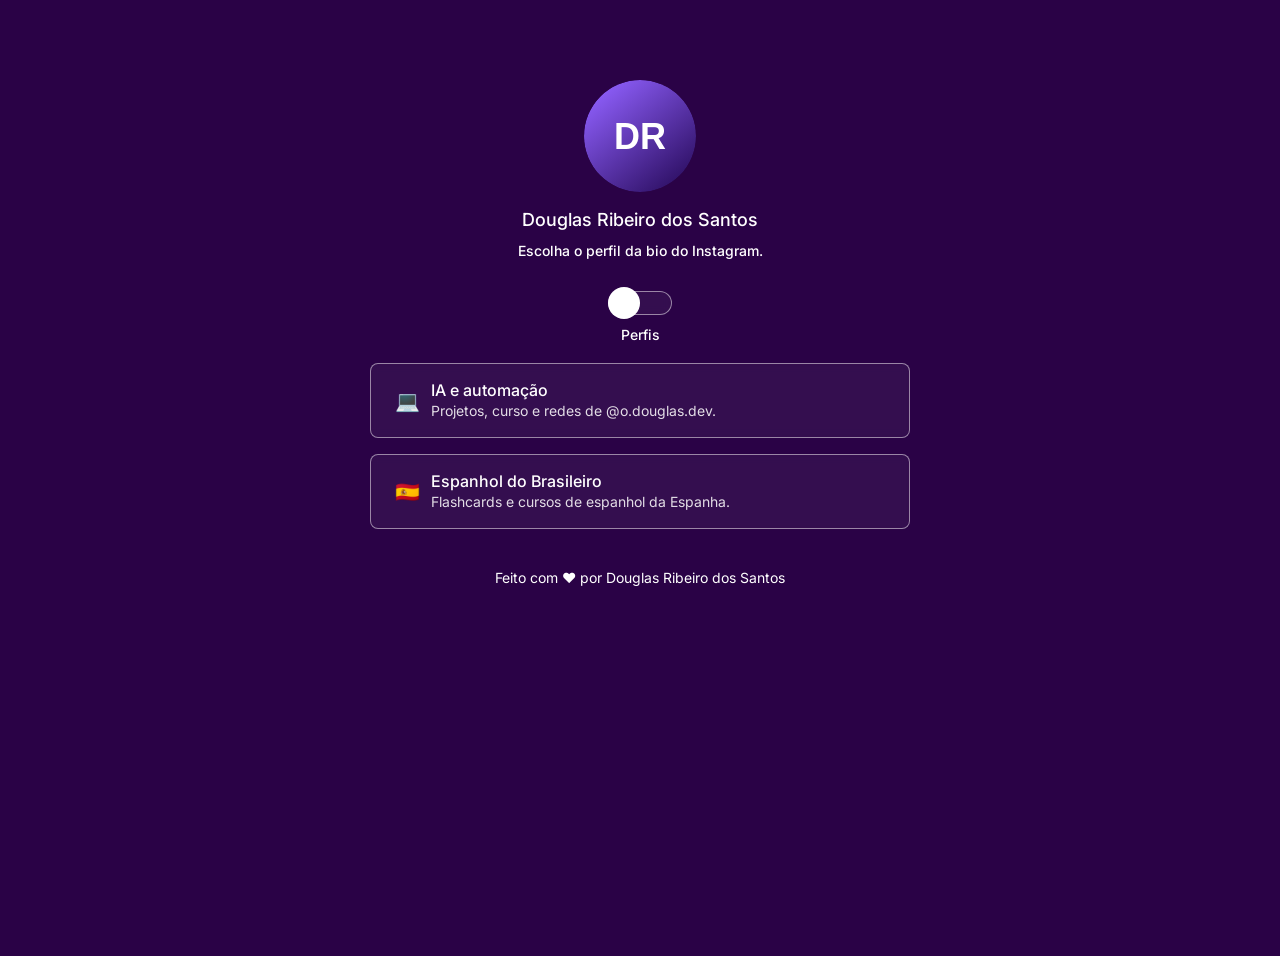
==== index.html @ 9e0566be "Add per-profile link pages for Douglas and Espanhol do Brasileiro Keep the DevLinks layout and drive" ====
<!DOCTYPE html>
<!-- Página gerada por build.js. Edite profiles/*.json ou site.json e rode: node build.js -->
<html lang="pt-BR">
  <head>
    <meta charset="UTF-8" />
    <script>
      ;(function () {
        try {
          if (localStorage.getItem("devlinks-theme") === "light") {
            document.documentElement.classList.add("light")
          }
        } catch (error) {}
      })()
    </script>
    <meta http-equiv="X-UA-Compatible" content="IE=edge" />
    <meta
      name="viewport"
      content="width=device-width, initial-scale=1.0, viewport-fit=cover"
    />
    <title>Douglas Ribeiro dos Santos | Links</title>
    <meta name="description" content="Links oficiais de Douglas Ribeiro dos Santos: inteligência artificial, automação e espanhol." />
    <meta name="author" content="Douglas Ribeiro dos Santos" />
    <meta name="robots" content="index,follow" />
    <meta
      name="theme-color"
      content="#2a0246"
      data-theme-dark="#2a0246"
      data-theme-light="#d0d0d0"
    />
    <link rel="canonical" href="https://douglasfuturin.github.io/devlinks/" />
    <link rel="icon" href="./assets/favicon.svg" type="image/svg+xml" />
    <meta property="og:type" content="website" />
    <meta property="og:locale" content="pt_BR" />
    <meta property="og:site_name" content="Douglas Ribeiro dos Santos" />
    <meta property="og:title" content="Douglas Ribeiro dos Santos | Links" />
    <meta property="og:description" content="Links oficiais de Douglas Ribeiro dos Santos: inteligência artificial, automação e espanhol." />
    <meta property="og:url" content="https://douglasfuturin.github.io/devlinks/" />
    <meta property="og:image" content="https://douglasfuturin.github.io/devlinks/assets/og-home.png" />
    <meta property="og:image:type" content="image/png" />
    <meta property="og:image:width" content="1200" />
    <meta property="og:image:height" content="630" />
    <meta property="og:image:alt" content="Douglas Ribeiro dos Santos. Links de IA, automação e espanhol." />
    <meta name="twitter:card" content="summary_large_image" />
    <meta name="twitter:title" content="Douglas Ribeiro dos Santos | Links" />
    <meta name="twitter:description" content="Links oficiais de Douglas Ribeiro dos Santos: inteligência artificial, automação e espanhol." />
    <meta name="twitter:image" content="https://douglasfuturin.github.io/devlinks/assets/og-home.png" />
    <meta name="twitter:image:alt" content="Douglas Ribeiro dos Santos. Links de IA, automação e espanhol." />
    <script type="application/ld+json">{"@context":"https://schema.org","@type":"CollectionPage","inLanguage":"pt-BR","name":"Douglas Ribeiro dos Santos | Links","description":"Links oficiais de Douglas Ribeiro dos Santos: inteligência artificial, automação e espanhol.","url":"https://douglasfuturin.github.io/devlinks/","hasPart":[{"@type":"ProfilePage","name":"Douglas Ribeiro dos Santos","url":"https://douglasfuturin.github.io/devlinks/douglasdev/"},{"@type":"ProfilePage","name":"Espanhol do Brasileiro","url":"https://douglasfuturin.github.io/devlinks/espanhol/"}]}</script>
    <link rel="preconnect" href="https://fonts.googleapis.com" />
    <link rel="preconnect" href="https://fonts.gstatic.com" crossorigin />
    <link
      href="https://fonts.googleapis.com/css2?family=Inter:wght@400;500&display=swap"
      rel="stylesheet"
    />
    <link rel="stylesheet" href="./style.css" />
    
    
  </head>
  <body>
    <a class="skip" href="#conteudo">Ir para os links</a>
    <main id="container">
      <header id="profile">
        <img
          class="avatar"
          src="./assets/avatars/douglas.svg"
          data-avatar="./assets/avatars/douglas.svg"
          data-avatar-light="./assets/avatars/douglas.svg"
          alt="Monograma DR de Douglas Ribeiro dos Santos"
          width="112" height="112"
        />
        <h1>Douglas Ribeiro dos Santos</h1>
        
        
        <p id="bio">Escolha o perfil da bio do Instagram.</p>
      </header>

      <div
        id="switch"
        role="switch"
        tabindex="0"
        aria-checked="false"
        aria-label="Ativar tema claro"
        onclick="toggleMode()"
        onkeydown="onSwitchKey(event)"
      >
        <button type="button" tabindex="-1" aria-hidden="true"></button>
        <span></span>
      </div>

      <div id="conteudo">
              <section aria-labelledby="secao-perfis">
        <h2 id="secao-perfis" class="section-title">Perfis</h2>
        <ul>
        <li>
          <a id="perfil-douglasdev" href="douglasdev/" data-link-id="perfil-douglasdev">
            <span class="link-icon" aria-hidden="true">💻</span>
            <span class="link-copy">
              <span class="link-title">IA e automação</span>
              <span class="link-desc">Projetos, curso e redes de @o.douglas.dev.</span>
            </span>
          </a>
        </li>
        <li>
          <a id="perfil-espanhol" href="espanhol/" data-link-id="perfil-espanhol">
            <span class="link-icon" aria-hidden="true">🇪🇸</span>
            <span class="link-copy">
              <span class="link-title">Espanhol do Brasileiro</span>
              <span class="link-desc">Flashcards e cursos de espanhol da Espanha.</span>
            </span>
          </a>
        </li>
        </ul>
      </section>
      </div>

      

      <footer>Feito com ♥ por Douglas Ribeiro dos Santos</footer>
    </main>

    <script>window.DEVLINKS = {"profile":"home","analytics":{"enabled":false,"vercel":false,"plausibleDomain":""}}</script>
    <script src="./script.js"></script>
  </body>
</html>
---- style.css ----
* {
  margin: 0;
  padding: 0;
  box-sizing: border-box;
}

:root {
  --text-color: white;
  --bg-url: url(./assets/bg-mobile.jpg);
  --stroke-color: rgba(255, 255, 255, 0.5);
  --surface-color: rgba(255, 255, 255, 0.05);
  --surface-color-hover: rgba(0, 0, 0, 0.02);
  --highlight-color: rgba(255, 255, 255, 0.2);
  --switch-bg-url: url(./assets/moon-stars.svg);
  --accent: #ffffff;
  --accent-text: #000000;
  --mark: var(--text-color);
  --page-bg: #2a0246;
  --section-color: var(--text-color);
  --subtitle-color: var(--text-color);
  color-scheme: dark;
}

.light {
  --text-color: black;
  --bg-url: url(./assets/bg-mobile-light.jpg);
  --stroke-color: rgba(0, 0, 0, 0.5);
  --surface-color: rgba(0, 0, 0, 0.05);
  --surface-color-hover: rgba(0, 0, 0, 0.02);
  --highlight-color: rgba(0, 0, 0, 0.1);
  --switch-bg-url: url(./assets/sun.svg);
  --accent: #ffffff;
  --accent-text: #000000;
  --mark: var(--text-color);
  --page-bg: #d0d0d0;
  --section-color: var(--text-color);
  --subtitle-color: var(--text-color);
  color-scheme: light;
}

html,
body {
  background-color: var(--page-bg);
}

body {
  background-image: var(--bg-url);
  background-repeat: no-repeat;
  background-position: top center;
  background-size: cover;
  min-height: 100vh;
}

body * {
  font-family: "Inter", sans-serif;
  color: var(--text-color);
}

.skip {
  position: absolute;
  left: 16px;
  top: 12px;
  z-index: 10;
  padding: 8px 12px;
  background: #000000;
  color: #ffffff;
  border-radius: 8px;
  text-decoration: none;
  transform: translateY(-200%);
}

.skip:focus {
  transform: translateY(0);
}

#container {
  width: 100%;
  max-width: 588px;
  margin: 56px auto 32px;
  padding: 0 max(24px, env(safe-area-inset-right)) 0
    max(24px, env(safe-area-inset-left));
}

/* profile */
#profile {
  text-align: center;
  padding: 24px;
}

#profile img {
  width: 112px;
  height: 112px;
  border-radius: 50%;
  object-fit: cover;
  display: block;
  margin: 0 auto;
}

#profile:has(img.logo) {
  padding-left: 0;
  padding-right: 0;
}

#profile img.logo {
  width: min(100%, 340px);
  height: auto;
  border-radius: 20px;
  object-fit: contain;
  background: #ffffff;
  padding: 12px 14px;
  border: 1px solid rgba(3, 18, 40, 0.08);
  box-shadow: 0 10px 28px rgba(3, 18, 40, 0.18);
}

#profile h1 {
  font-size: 18px;
  font-weight: 500;
  line-height: 1.3;
  margin-top: 16px;
  text-wrap: balance;
}

#profile p {
  font-weight: 500;
  line-height: 24px;
  margin-top: 8px;
}

#bio {
  font-weight: 400;
  font-size: 14px;
  line-height: 22px;
  max-width: 36rem;
  margin-left: auto;
  margin-right: auto;
  text-wrap: balance;
}

#subtitle {
  font-size: 13px;
  font-weight: 500;
  letter-spacing: 0.16em;
  line-height: 24px;
  margin-top: 4px;
  color: var(--subtitle-color);
}

/* switch */
#switch {
  position: relative;
  width: 64px;
  margin: 4px auto;
  cursor: pointer;
}

#switch::after {
  content: "";
  position: absolute;
  inset: -10px -8px;
}

#switch button {
  width: 32px;
  height: 32px;
  background: white var(--switch-bg-url) no-repeat center;
  border: 0;
  border-radius: 50%;
  cursor: pointer;

  position: absolute;
  top: 50%;
  left: 0;
  z-index: 1;
  transform: translateY(-50%);

  animation: slide-back 0.2s;
}

.light #switch button {
  left: 50%;
  animation: slide-in 0.2s forwards;
}

#switch button:hover,
#switch:focus-visible button {
  outline: 8px solid var(--highlight-color);
}

#switch:focus-visible {
  outline: none;
}

#switch span {
  display: block;
  width: 64px;
  height: 24px;
  background: var(--surface-color);
  border: 1px solid var(--stroke-color);
  backdrop-filter: blur(4px);
  -webkit-backdrop-filter: blur(4px);
  border-radius: 9999px;
}

/* links */
.section-title {
  text-align: center;
  font-size: 14px;
  font-weight: 500;
  line-height: 24px;
  margin-top: 8px;
  color: var(--section-color);
}

ul {
  list-style: none;

  display: flex;
  flex-direction: column;
  gap: 16px;

  padding: 16px 0;
}

ul li a {
  display: flex;
  align-items: center;
  justify-content: flex-start;
  gap: 12px;

  padding: 16px 24px;

  background: var(--surface-color);
  border: 1px solid var(--stroke-color);
  border-radius: 8px;

  backdrop-filter: blur(4px);
  -webkit-backdrop-filter: blur(4px);

  text-decoration: none;
  font-weight: 500;
  text-align: left;

  transition: background 0.2s, border-color 0.2s;
  -webkit-tap-highlight-color: transparent;
}

ul li a.highlight {
  border-color: var(--mark);
}

ul li a:hover,
ul li a:focus-visible {
  background: var(--surface-color-hover);
  border: 1.5px solid var(--text-color);
  outline: none;
}

ul li a:focus-visible {
  outline: 2px solid var(--text-color);
  outline-offset: 3px;
}

ul li a:active {
  opacity: 0.86;
}

.link-icon {
  width: 1.5rem;
  flex: none;
  font-size: 1.25rem;
  line-height: 1;
  text-align: center;
}

.link-icon svg,
#social-links svg {
  display: block;
  width: 24px;
  height: 24px;
}

.link-copy {
  display: flex;
  flex-direction: column;
  align-items: flex-start;
  gap: 2px;
  flex: 1;
  min-width: 0;
}

.link-title,
.link-desc {
  overflow-wrap: break-word;
}

.link-desc {
  font-size: 14px;
  font-weight: 400;
  line-height: 1.35;
  opacity: 0.86;
}

.badge {
  margin-left: auto;
  flex: none;
  padding: 4px 8px;
  border-radius: 9999px;
  background: var(--accent);
  color: var(--accent-text);
  font-size: 12px;
  font-weight: 500;
  line-height: 16px;
  white-space: nowrap;
}

.sr-only {
  position: absolute;
  width: 1px;
  height: 1px;
  padding: 0;
  margin: -1px;
  overflow: hidden;
  clip: rect(0, 0, 0, 0);
  white-space: nowrap;
  border: 0;
}

/* social links */
.social-section #social-links {
  padding-top: 8px;
}

#social-links {
  display: flex;
  justify-content: center;
  flex-wrap: wrap;
  gap: 4px;

  padding: 24px 0;

  font-size: 24px;
}

#social-links a {
  display: flex;
  align-items: center;
  justify-content: center;
  padding: 16px;

  transition: background 0.2s;
  border-radius: 50%;
  -webkit-tap-highlight-color: transparent;
}

#social-links a:hover,
#social-links a:focus-visible {
  background: var(--highlight-color);
  outline: none;
}

#social-links a:focus-visible {
  outline: 2px solid var(--text-color);
  outline-offset: 3px;
}

footer {
  padding: 24px 0;
  text-align: center;
  font-size: 14px;
}

/* media queries */
@media (min-width: 700px) {
  :root {
    --bg-url: url(./assets/bg-desktop.jpg);
  }

  .light {
    --bg-url: url(./assets/bg-desktop-light.jpg);
  }
}

@media (prefers-reduced-motion: reduce) {
  #switch button,
  .light #switch button,
  ul li a,
  #social-links a {
    animation: none;
    transition: none;
  }
}

/* animation */
@keyframes slide-in {
  from {
    left: 0;
  }
  to {
    left: 50%;
  }
}

@keyframes slide-back {
  from {
    left: 50%;
  }
  to {
    left: 0;
  }
}
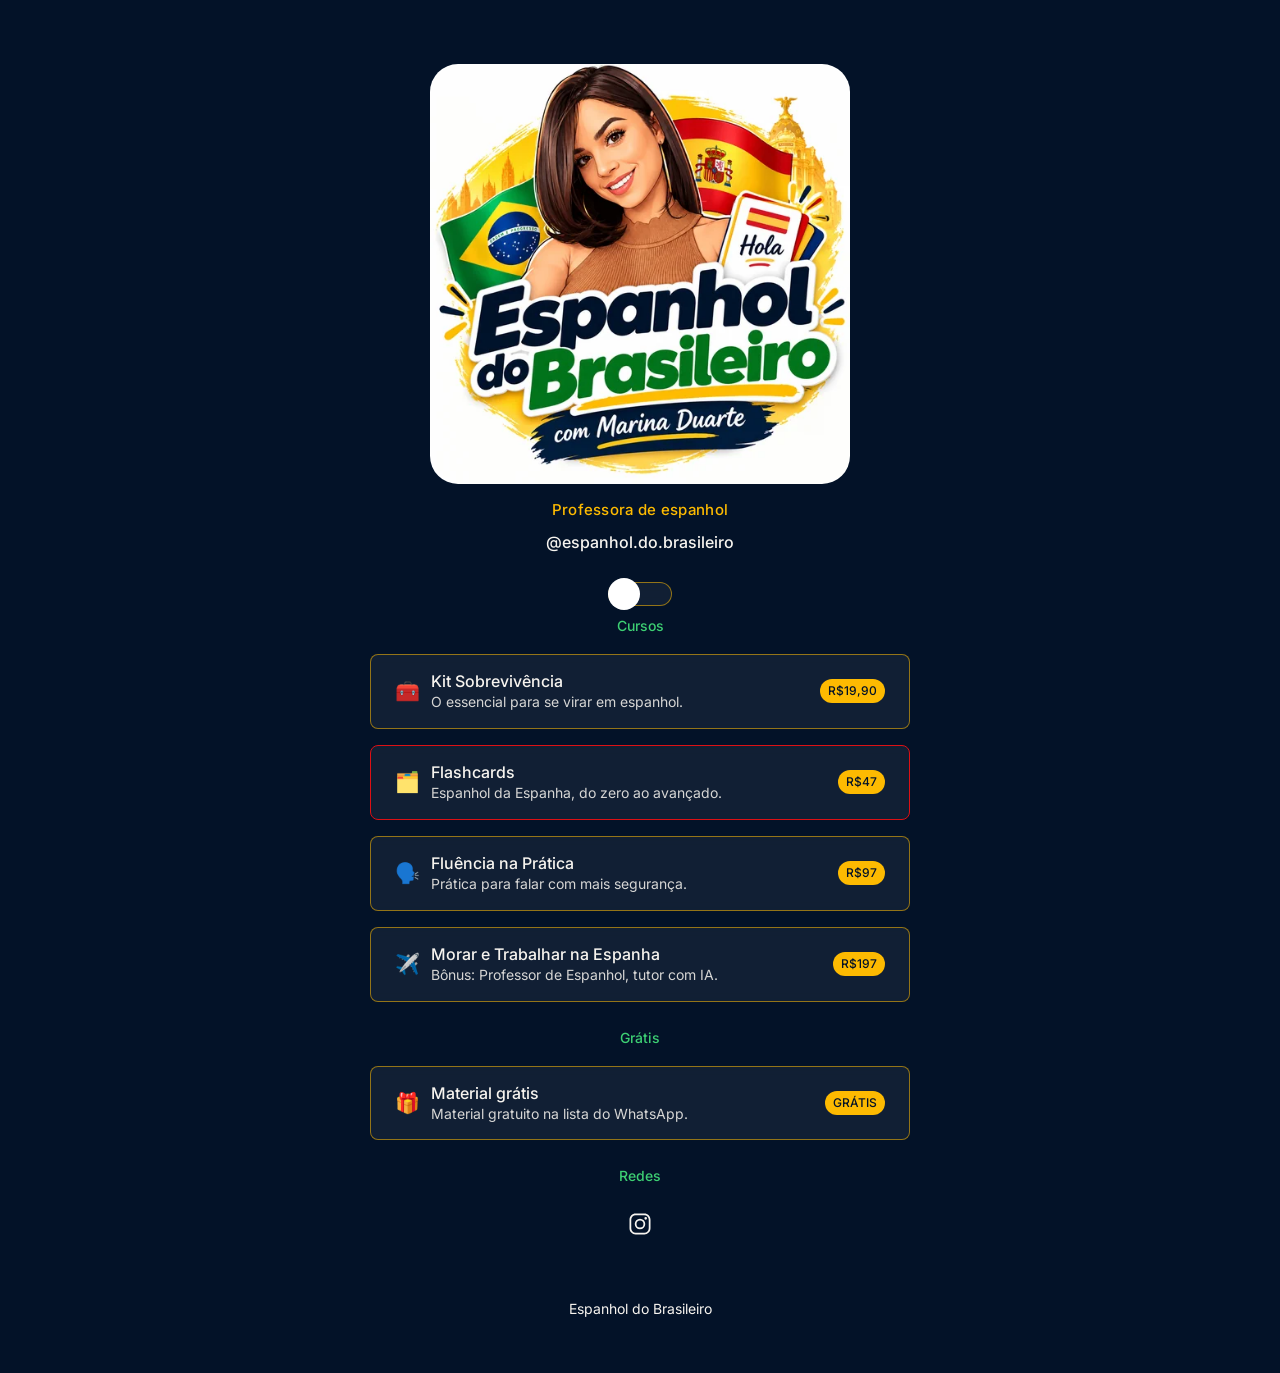
==== commit c14f1942: "Serve the new brand lockup at the site root The Espanhol page leads with the Marina Duarte lockup, a" ====
--- a/index.html
+++ b/index.html
@@ -17,35 +17,36 @@
       name="viewport"
       content="width=device-width, initial-scale=1.0, viewport-fit=cover"
     />
-    <title>Douglas Ribeiro dos Santos | Links</title>
-    <meta name="description" content="Links oficiais de Douglas Ribeiro dos Santos: inteligência artificial, automação e espanhol." />
+    <title>Marina Duarte | Espanhol do Brasileiro</title>
+    <meta name="description" content="Marina Duarte, professora de espanhol do Espanhol do Brasileiro: Kit Sobrevivência, Flashcards, Fluência na Prática e Morar e Trabalhar na Espanha, com o tutor Professor de Espanhol." />
     <meta name="author" content="Douglas Ribeiro dos Santos" />
     <meta name="robots" content="index,follow" />
     <meta
       name="theme-color"
-      content="#2a0246"
-      data-theme-dark="#2a0246"
-      data-theme-light="#d0d0d0"
+      content="#031228"
+      data-theme-dark="#031228"
+      data-theme-light="#f7f6f2"
     />
-    <link rel="canonical" href="https://douglasfuturin.github.io/devlinks/" />
-    <link rel="icon" href="./assets/favicon.svg" type="image/svg+xml" />
+    <link rel="canonical" href="https://marina-duarte.vercel.app/" />
+    <link rel="icon" href="./assets/espanhol/marina-duarte-logo.webp" type="image/webp" />
+    <link rel="apple-touch-icon" href="./assets/espanhol/marina-duarte-logo.webp" />
     <meta property="og:type" content="website" />
     <meta property="og:locale" content="pt_BR" />
-    <meta property="og:site_name" content="Douglas Ribeiro dos Santos" />
-    <meta property="og:title" content="Douglas Ribeiro dos Santos | Links" />
-    <meta property="og:description" content="Links oficiais de Douglas Ribeiro dos Santos: inteligência artificial, automação e espanhol." />
-    <meta property="og:url" content="https://douglasfuturin.github.io/devlinks/" />
-    <meta property="og:image" content="https://douglasfuturin.github.io/devlinks/assets/og-home.png" />
-    <meta property="og:image:type" content="image/png" />
-    <meta property="og:image:width" content="1200" />
-    <meta property="og:image:height" content="630" />
-    <meta property="og:image:alt" content="Douglas Ribeiro dos Santos. Links de IA, automação e espanhol." />
+    <meta property="og:site_name" content="Espanhol do Brasileiro" />
+    <meta property="og:title" content="Marina Duarte | Espanhol do Brasileiro" />
+    <meta property="og:description" content="Marina Duarte, professora de espanhol do Espanhol do Brasileiro: Kit Sobrevivência, Flashcards, Fluência na Prática e Morar e Trabalhar na Espanha, com o tutor Professor de Espanhol." />
+    <meta property="og:url" content="https://marina-duarte.vercel.app/" />
+    <meta property="og:image" content="https://marina-duarte.vercel.app/assets/espanhol/marina-duarte-logo.webp" />
+    <meta property="og:image:type" content="image/webp" />
+    <meta property="og:image:width" content="512" />
+    <meta property="og:image:height" content="512" />
+    <meta property="og:image:alt" content="Espanhol do Brasileiro com Marina Duarte: ilustração da professora, bandeiras do Brasil e da Espanha e o cartão Hola." />
     <meta name="twitter:card" content="summary_large_image" />
-    <meta name="twitter:title" content="Douglas Ribeiro dos Santos | Links" />
-    <meta name="twitter:description" content="Links oficiais de Douglas Ribeiro dos Santos: inteligência artificial, automação e espanhol." />
-    <meta name="twitter:image" content="https://douglasfuturin.github.io/devlinks/assets/og-home.png" />
-    <meta name="twitter:image:alt" content="Douglas Ribeiro dos Santos. Links de IA, automação e espanhol." />
-    <script type="application/ld+json">{"@context":"https://schema.org","@type":"CollectionPage","inLanguage":"pt-BR","name":"Douglas Ribeiro dos Santos | Links","description":"Links oficiais de Douglas Ribeiro dos Santos: inteligência artificial, automação e espanhol.","url":"https://douglasfuturin.github.io/devlinks/","hasPart":[{"@type":"ProfilePage","name":"Douglas Ribeiro dos Santos","url":"https://douglasfuturin.github.io/devlinks/douglasdev/"},{"@type":"ProfilePage","name":"Espanhol do Brasileiro","url":"https://douglasfuturin.github.io/devlinks/espanhol/"}]}</script>
+    <meta name="twitter:title" content="Marina Duarte | Espanhol do Brasileiro" />
+    <meta name="twitter:description" content="Marina Duarte, professora de espanhol do Espanhol do Brasileiro: Kit Sobrevivência, Flashcards, Fluência na Prática e Morar e Trabalhar na Espanha, com o tutor Professor de Espanhol." />
+    <meta name="twitter:image" content="https://marina-duarte.vercel.app/assets/espanhol/marina-duarte-logo.webp" />
+    <meta name="twitter:image:alt" content="Espanhol do Brasileiro com Marina Duarte: ilustração da professora, bandeiras do Brasil e da Espanha e o cartão Hola." />
+    <script type="application/ld+json">{"@context":"https://schema.org","@type":"ProfilePage","inLanguage":"pt-BR","name":"Marina Duarte | Espanhol do Brasileiro","description":"Marina Duarte, professora de espanhol do Espanhol do Brasileiro: Kit Sobrevivência, Flashcards, Fluência na Prática e Morar e Trabalhar na Espanha, com o tutor Professor de Espanhol.","url":"https://marina-duarte.vercel.app/","mainEntity":{"@type":"Person","name":"Marina Duarte","description":"Marina Duarte, professora de espanhol do Espanhol do Brasileiro: Kit Sobrevivência, Flashcards, Fluência na Prática e Morar e Trabalhar na Espanha, com o tutor Professor de Espanhol.","url":"https://marina-duarte.vercel.app/","alternateName":"@espanhol.do.brasileiro","sameAs":["https://www.instagram.com/espanhol.do.brasileiro/"]}}</script>
     <link rel="preconnect" href="https://fonts.googleapis.com" />
     <link rel="preconnect" href="https://fonts.gstatic.com" crossorigin />
     <link
@@ -53,7 +54,36 @@
       rel="stylesheet"
     />
     <link rel="stylesheet" href="./style.css" />
-    
+    <style id="profile-theme">
+    :root {
+      --text-color: #f7f4ef;
+      --stroke-color: rgba(253, 186, 1, 0.55);
+      --surface-color: rgba(255, 255, 255, 0.06);
+      --surface-color-hover: rgba(3, 123, 39, 0.22);
+      --highlight-color: rgba(253, 186, 1, 0.24);
+      --accent: #fdba01;
+      --accent-text: #031228;
+      --mark: #dd1014;
+      --page-bg: #031228;
+      --bg-url: none;
+      --section-color: #3dcf73;
+      --subtitle-color: #fdba01;
+    }
+    .light {
+      --text-color: #031228;
+      --stroke-color: rgba(3, 123, 39, 0.4);
+      --surface-color: rgba(3, 123, 39, 0.06);
+      --surface-color-hover: rgba(3, 123, 39, 0.12);
+      --highlight-color: rgba(221, 16, 20, 0.1);
+      --accent: #fdba01;
+      --accent-text: #031228;
+      --mark: #dd1014;
+      --page-bg: #f7f6f2;
+      --bg-url: none;
+      --section-color: #037b27;
+      --subtitle-color: #037b27;
+    }
+  </style>
     
   </head>
   <body>
@@ -61,17 +91,18 @@
     <main id="container">
       <header id="profile">
         <img
-          class="avatar"
-          src="./assets/avatars/douglas.svg"
-          data-avatar="./assets/avatars/douglas.svg"
-          data-avatar-light="./assets/avatars/douglas.svg"
-          alt="Monograma DR de Douglas Ribeiro dos Santos"
-          width="112" height="112"
+          class="mark"
+          src="./assets/espanhol/marina-duarte-logo.webp"
+          data-avatar="./assets/espanhol/marina-duarte-logo.webp"
+          data-avatar-light="./assets/espanhol/marina-duarte-logo.webp"
+          alt="Espanhol do Brasileiro com Marina Duarte: ilustração da professora, bandeiras do Brasil e da Espanha e o cartão Hola."
+          width="512" height="512"
         />
-        <h1>Douglas Ribeiro dos Santos</h1>
+        <h1 class="sr-only">Marina Duarte</h1>
+        <p id="subtitle">Professora de espanhol</p>
+        <p id="handle"><a href="https://www.instagram.com/espanhol.do.brasileiro/?utm_source=instagram&amp;utm_medium=bio&amp;utm_campaign=espanhol">@espanhol.do.brasileiro</a></p>
         
         
-        <p id="bio">Escolha o perfil da bio do Instagram.</p>
       </header>
 
       <div
@@ -88,37 +119,85 @@
       </div>
 
       <div id="conteudo">
-              <section aria-labelledby="secao-perfis">
-        <h2 id="secao-perfis" class="section-title">Perfis</h2>
+              <section aria-labelledby="secao-cursos">
+        <h2 id="secao-cursos" class="section-title">Cursos</h2>
         <ul>
         <li>
-          <a id="perfil-douglasdev" href="douglasdev/" data-link-id="perfil-douglasdev">
-            <span class="link-icon" aria-hidden="true">💻</span>
-            <span class="link-copy">
-              <span class="link-title">IA e automação</span>
-              <span class="link-desc">Projetos, curso e redes de @o.douglas.dev.</span>
-            </span>
-          </a>
-        </li>
-        <li>
-          <a id="perfil-espanhol" href="espanhol/" data-link-id="perfil-espanhol">
-            <span class="link-icon" aria-hidden="true">🇪🇸</span>
-            <span class="link-copy">
-              <span class="link-title">Espanhol do Brasileiro</span>
-              <span class="link-desc">Flashcards e cursos de espanhol da Espanha.</span>
-            </span>
+          <a id="kit-sobrevivencia" href="https://lastlink.com/p/CA990C2E4/checkout-payment?utm_source=instagram&amp;utm_medium=bio&amp;utm_campaign=espanhol" data-link-id="kit-sobrevivencia" target="_blank" rel="noopener noreferrer">
+            <span class="link-icon" aria-hidden="true">🧰</span>
+            <span class="link-copy">
+              <span class="link-title">Kit Sobrevivência</span>
+              <span class="link-desc">O essencial para se virar em espanhol.</span>
+            </span>
+            <span class="badge">R$19,90</span>
+            <span class="sr-only"> (abre em nova aba)</span>
+          </a>
+        </li>
+        <li>
+          <a id="flashcards" href="https://lastlink.com/p/CC267EA60/checkout-payment?utm_source=instagram&amp;utm_medium=bio&amp;utm_campaign=espanhol" data-link-id="flashcards" class="highlight" target="_blank" rel="noopener noreferrer">
+            <span class="link-icon" aria-hidden="true">🗂️</span>
+            <span class="link-copy">
+              <span class="link-title">Flashcards</span>
+              <span class="link-desc">Espanhol da Espanha, do zero ao avançado.</span>
+            </span>
+            <span class="badge">R$47</span>
+            <span class="sr-only"> (abre em nova aba)</span>
+          </a>
+        </li>
+        <li>
+          <a id="fluencia-na-pratica" href="https://lastlink.com/p/CE3770193/checkout-payment?utm_source=instagram&amp;utm_medium=bio&amp;utm_campaign=espanhol" data-link-id="fluencia-na-pratica" target="_blank" rel="noopener noreferrer">
+            <span class="link-icon" aria-hidden="true">🗣️</span>
+            <span class="link-copy">
+              <span class="link-title">Fluência na Prática</span>
+              <span class="link-desc">Prática para falar com mais segurança.</span>
+            </span>
+            <span class="badge">R$97</span>
+            <span class="sr-only"> (abre em nova aba)</span>
+          </a>
+        </li>
+        <li>
+          <a id="morar-e-trabalhar" href="https://lastlink.com/p/CBDB5423A/checkout-payment?utm_source=instagram&amp;utm_medium=bio&amp;utm_campaign=espanhol" data-link-id="morar-e-trabalhar" target="_blank" rel="noopener noreferrer">
+            <span class="link-icon" aria-hidden="true">✈️</span>
+            <span class="link-copy">
+              <span class="link-title">Morar e Trabalhar na Espanha</span>
+              <span class="link-desc">Bônus: Professor de Espanhol, tutor com IA.</span>
+            </span>
+            <span class="badge">R$197</span>
+            <span class="sr-only"> (abre em nova aba)</span>
+          </a>
+        </li>
+        </ul>
+      </section>
+      <section aria-labelledby="secao-gratis">
+        <h2 id="secao-gratis" class="section-title">Grátis</h2>
+        <ul>
+        <li>
+          <a id="material-gratis" href="#material-gratis" data-link-id="material-gratis">
+            <span class="link-icon" aria-hidden="true">🎁</span>
+            <span class="link-copy">
+              <span class="link-title">Material grátis</span>
+              <span class="link-desc">Material gratuito na lista do WhatsApp.</span>
+            </span>
+            <span class="badge">GRÁTIS</span>
           </a>
         </li>
         </ul>
       </section>
       </div>
 
-      
-
-      <footer>Feito com ♥ por Douglas Ribeiro dos Santos</footer>
+            <section class="social-section" aria-labelledby="secao-redes">
+        <h2 id="secao-redes" class="section-title">Redes</h2>
+        <div id="social-links">
+        <a href="https://www.instagram.com/espanhol.do.brasileiro/?utm_source=instagram&amp;utm_medium=bio&amp;utm_campaign=espanhol" data-link-id="instagram" aria-label="Instagram (abre em nova aba)" target="_blank" rel="me noopener noreferrer">
+          <svg viewBox="0 0 512 512" aria-hidden="true" focusable="false"><path fill="currentColor" d="M349.33 69.33a93.62 93.62 0 0193.34 93.34v186.66a93.62 93.62 0 01-93.34 93.34H162.67a93.62 93.62 0 01-93.34-93.34V162.67a93.62 93.62 0 0193.34-93.34h186.66m0-37.33H162.67C90.8 32 32 90.8 32 162.67v186.66C32 421.2 90.8 480 162.67 480h186.66C421.2 480 480 421.2 480 349.33V162.67C480 90.8 421.2 32 349.33 32z"/><path fill="currentColor" d="M377.33 162.67a28 28 0 1128-28 27.94 27.94 0 01-28 28zM256 181.33A74.67 74.67 0 11181.33 256 74.75 74.75 0 01256 181.33m0-37.33a112 112 0 10112 112 112 112 0 00-112-112z"/></svg>
+        </a>
+        </div>
+      </section>
+
+      <footer>Espanhol do Brasileiro</footer>
     </main>
 
-    <script>window.DEVLINKS = {"profile":"home","analytics":{"enabled":false,"vercel":false,"plausibleDomain":""}}</script>
+    <script>window.DEVLINKS = {"profile":"espanhol","analytics":{"enabled":false,"vercel":false,"plausibleDomain":""}}</script>
     <script src="./script.js"></script>
   </body>
 </html>
--- a/style.css
+++ b/style.css
@@ -112,6 +112,68 @@
   box-shadow: 0 10px 28px rgba(3, 18, 40, 0.18);
 }
 
+#profile img.photo {
+  border: 3px solid var(--accent);
+  box-shadow: 0 10px 28px rgba(3, 18, 40, 0.28);
+}
+
+#profile img.mark {
+  width: min(100%, 420px);
+  height: auto;
+  border-radius: 28px;
+  object-fit: contain;
+  background: transparent;
+}
+
+#profile:has(img.mark) {
+  padding-top: 8px;
+}
+
+#profile:has(img.mark) #subtitle {
+  letter-spacing: 0.02em;
+  font-size: 15px;
+  margin-top: 14px;
+}
+
+#profile h1.sr-only {
+  position: absolute;
+  width: 1px;
+  height: 1px;
+  padding: 0;
+  margin: -1px;
+  overflow: hidden;
+  clip: rect(0, 0, 0, 0);
+  white-space: nowrap;
+  border: 0;
+}
+
+#handle a {
+  color: inherit;
+  text-decoration: none;
+}
+
+#handle a:hover,
+#handle a:focus-visible {
+  text-decoration: underline;
+}
+
+#profile img.brand-logo {
+  width: 160px;
+  height: auto;
+  border-radius: 14px;
+  object-fit: contain;
+  background: #ffffff;
+  padding: 8px 10px;
+  margin-top: 16px;
+  border: 1px solid rgba(3, 18, 40, 0.08);
+  box-shadow: 0 6px 18px rgba(3, 18, 40, 0.16);
+}
+
+#profile:has(img.photo) #subtitle {
+  text-wrap: balance;
+  letter-spacing: 0.02em;
+}
+
 #profile h1 {
   font-size: 18px;
   font-weight: 500;
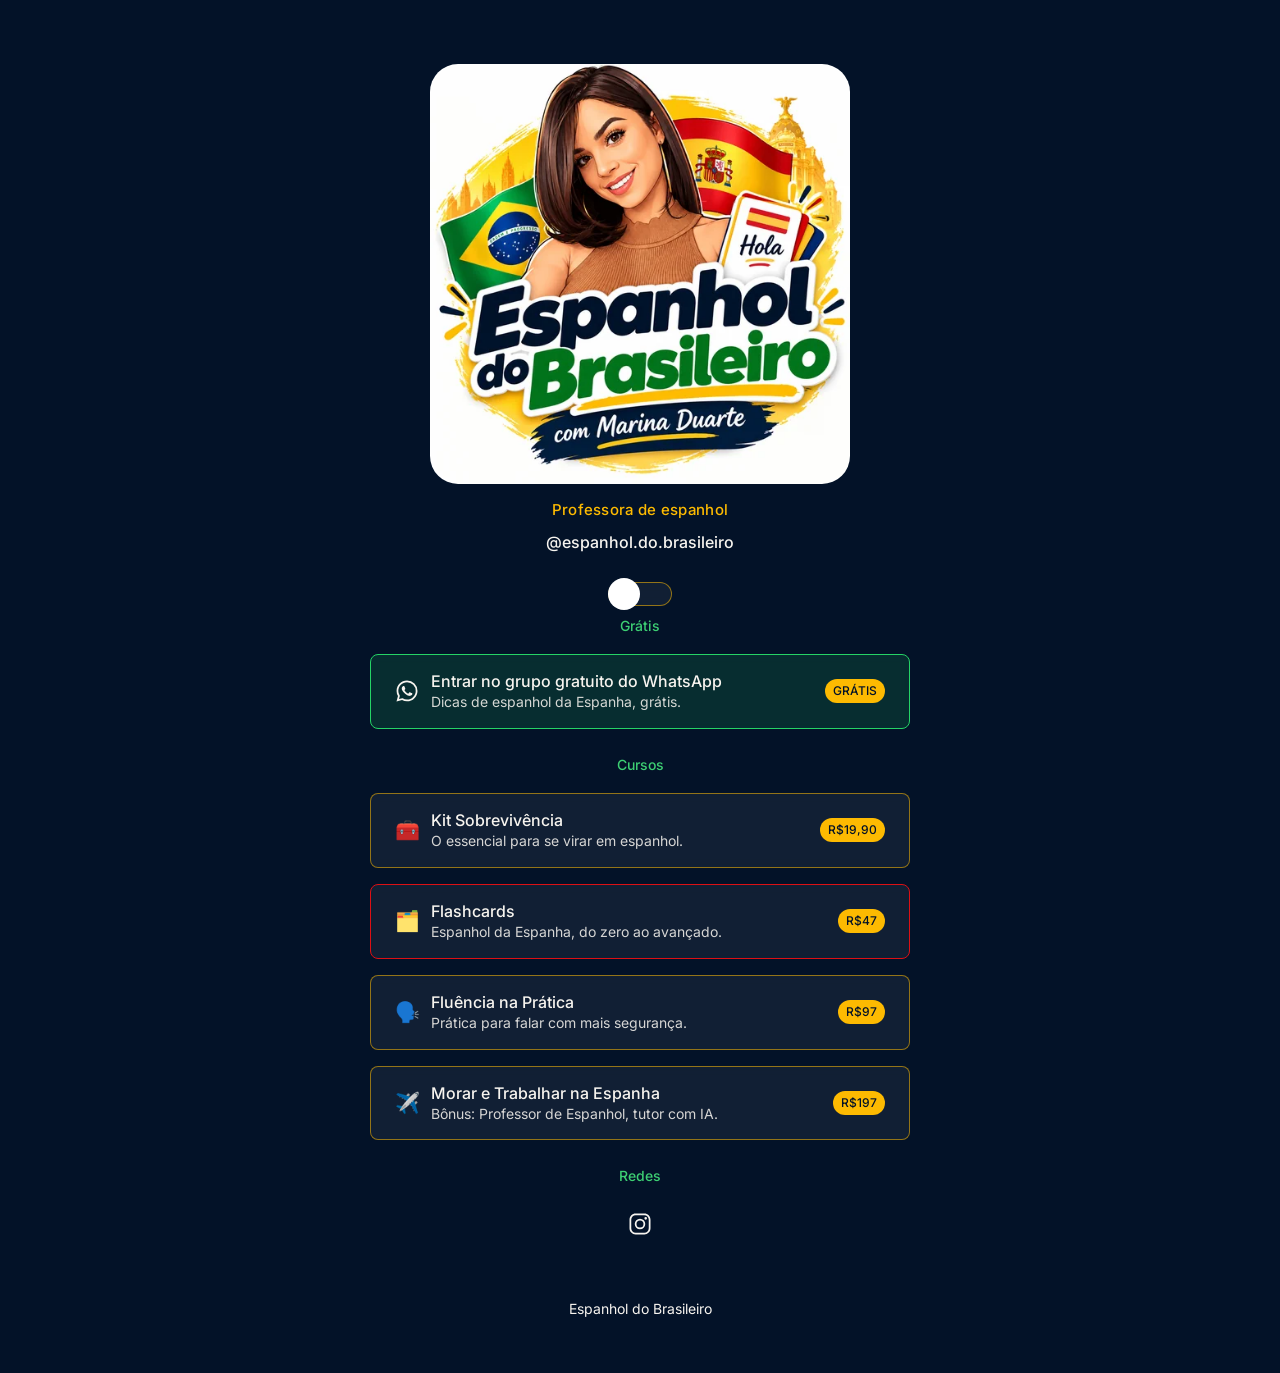
==== commit 8fb52d68: "Add the free WhatsApp group on Marina's page The first button opens the group in a new tab, ahead of" ====
--- a/index.html
+++ b/index.html
@@ -19,7 +19,7 @@
     />
     <title>Marina Duarte | Espanhol do Brasileiro</title>
     <meta name="description" content="Marina Duarte, professora de espanhol do Espanhol do Brasileiro: Kit Sobrevivência, Flashcards, Fluência na Prática e Morar e Trabalhar na Espanha, com o tutor Professor de Espanhol." />
-    <meta name="author" content="Douglas Ribeiro dos Santos" />
+    <meta name="author" content="Marina Duarte" />
     <meta name="robots" content="index,follow" />
     <meta
       name="theme-color"
@@ -119,7 +119,23 @@
       </div>
 
       <div id="conteudo">
-              <section aria-labelledby="secao-cursos">
+              <section aria-labelledby="secao-grupo">
+        <h2 id="secao-grupo" class="section-title">Grátis</h2>
+        <ul>
+        <li>
+          <a id="grupo-whatsapp" href="https://chat.whatsapp.com/DasExwyjLjNJAdKjoMYYUb" data-link-id="grupo-whatsapp" class="whatsapp" target="_blank" rel="noopener noreferrer">
+            <span class="link-icon" aria-hidden="true"><svg viewBox="0 0 512 512" aria-hidden="true" focusable="false"><path fill="currentColor" fill-rule="evenodd" d="M414.73 97.1A222.14 222.14 0 00256.94 32C134 32 33.92 131.58 33.87 254a220.61 220.61 0 0029.78 111L32 480l118.25-30.87a223.63 223.63 0 00106.6 27h.09c122.93 0 223-99.59 223.06-222A220.18 220.18 0 00414.73 97.1zM256.94 438.66h-.08a185.75 185.75 0 01-94.36-25.72l-6.77-4-70.17 18.32 18.73-68.09-4.41-7A183.46 183.46 0 0171.53 254c0-101.73 83.21-184.5 185.48-184.5a185 185 0 01185.33 184.64c-.04 101.74-83.21 184.52-185.4 184.52zm101.69-138.19c-5.57-2.78-33-16.2-38.08-18.05s-8.83-2.78-12.54 2.78-14.4 18-17.65 21.75-6.5 4.16-12.07 1.38-23.54-8.63-44.83-27.53c-16.57-14.71-27.75-32.87-31-38.42s-.35-8.56 2.44-11.32c2.51-2.49 5.57-6.48 8.36-9.72s3.72-5.56 5.57-9.26.93-6.94-.46-9.71-12.54-30.08-17.18-41.19c-4.53-10.82-9.12-9.35-12.54-9.52-3.25-.16-7-.2-10.69-.2a20.53 20.53 0 00-14.86 6.94c-5.11 5.56-19.51 19-19.51 46.28s20 53.68 22.76 57.38 39.3 59.73 95.21 83.76a323.11 323.11 0 0031.78 11.68c13.35 4.22 25.5 3.63 35.1 2.2 10.71-1.59 33-13.42 37.63-26.38s4.64-24.06 3.25-26.37-5.11-3.71-10.69-6.48z"/></svg></span>
+            <span class="link-copy">
+              <span class="link-title">Entrar no grupo gratuito do WhatsApp</span>
+              <span class="link-desc">Dicas de espanhol da Espanha, grátis.</span>
+            </span>
+            <span class="badge">GRÁTIS</span>
+            <span class="sr-only"> (abre em nova aba)</span>
+          </a>
+        </li>
+        </ul>
+      </section>
+      <section aria-labelledby="secao-cursos">
         <h2 id="secao-cursos" class="section-title">Cursos</h2>
         <ul>
         <li>
@@ -164,21 +180,6 @@
             </span>
             <span class="badge">R$197</span>
             <span class="sr-only"> (abre em nova aba)</span>
-          </a>
-        </li>
-        </ul>
-      </section>
-      <section aria-labelledby="secao-gratis">
-        <h2 id="secao-gratis" class="section-title">Grátis</h2>
-        <ul>
-        <li>
-          <a id="material-gratis" href="#material-gratis" data-link-id="material-gratis">
-            <span class="link-icon" aria-hidden="true">🎁</span>
-            <span class="link-copy">
-              <span class="link-title">Material grátis</span>
-              <span class="link-desc">Material gratuito na lista do WhatsApp.</span>
-            </span>
-            <span class="badge">GRÁTIS</span>
           </a>
         </li>
         </ul>
--- a/style.css
+++ b/style.css
@@ -310,6 +310,36 @@
   border-color: var(--mark);
 }
 
+ul li a.whatsapp {
+  background: rgba(37, 211, 102, 0.14);
+  border-color: #25d366;
+}
+
+ul li a.whatsapp .link-icon {
+  color: #25d366;
+}
+
+ul li a.whatsapp:hover,
+ul li a.whatsapp:focus-visible {
+  background: rgba(37, 211, 102, 0.24);
+  border-color: #25d366;
+}
+
+.light ul li a.whatsapp {
+  background: rgba(5, 127, 43, 0.1);
+  border-color: #057f2b;
+}
+
+.light ul li a.whatsapp .link-icon {
+  color: #057f2b;
+}
+
+.light ul li a.whatsapp:hover,
+.light ul li a.whatsapp:focus-visible {
+  background: rgba(5, 127, 43, 0.16);
+  border-color: #057f2b;
+}
+
 ul li a:hover,
 ul li a:focus-visible {
   background: var(--surface-color-hover);
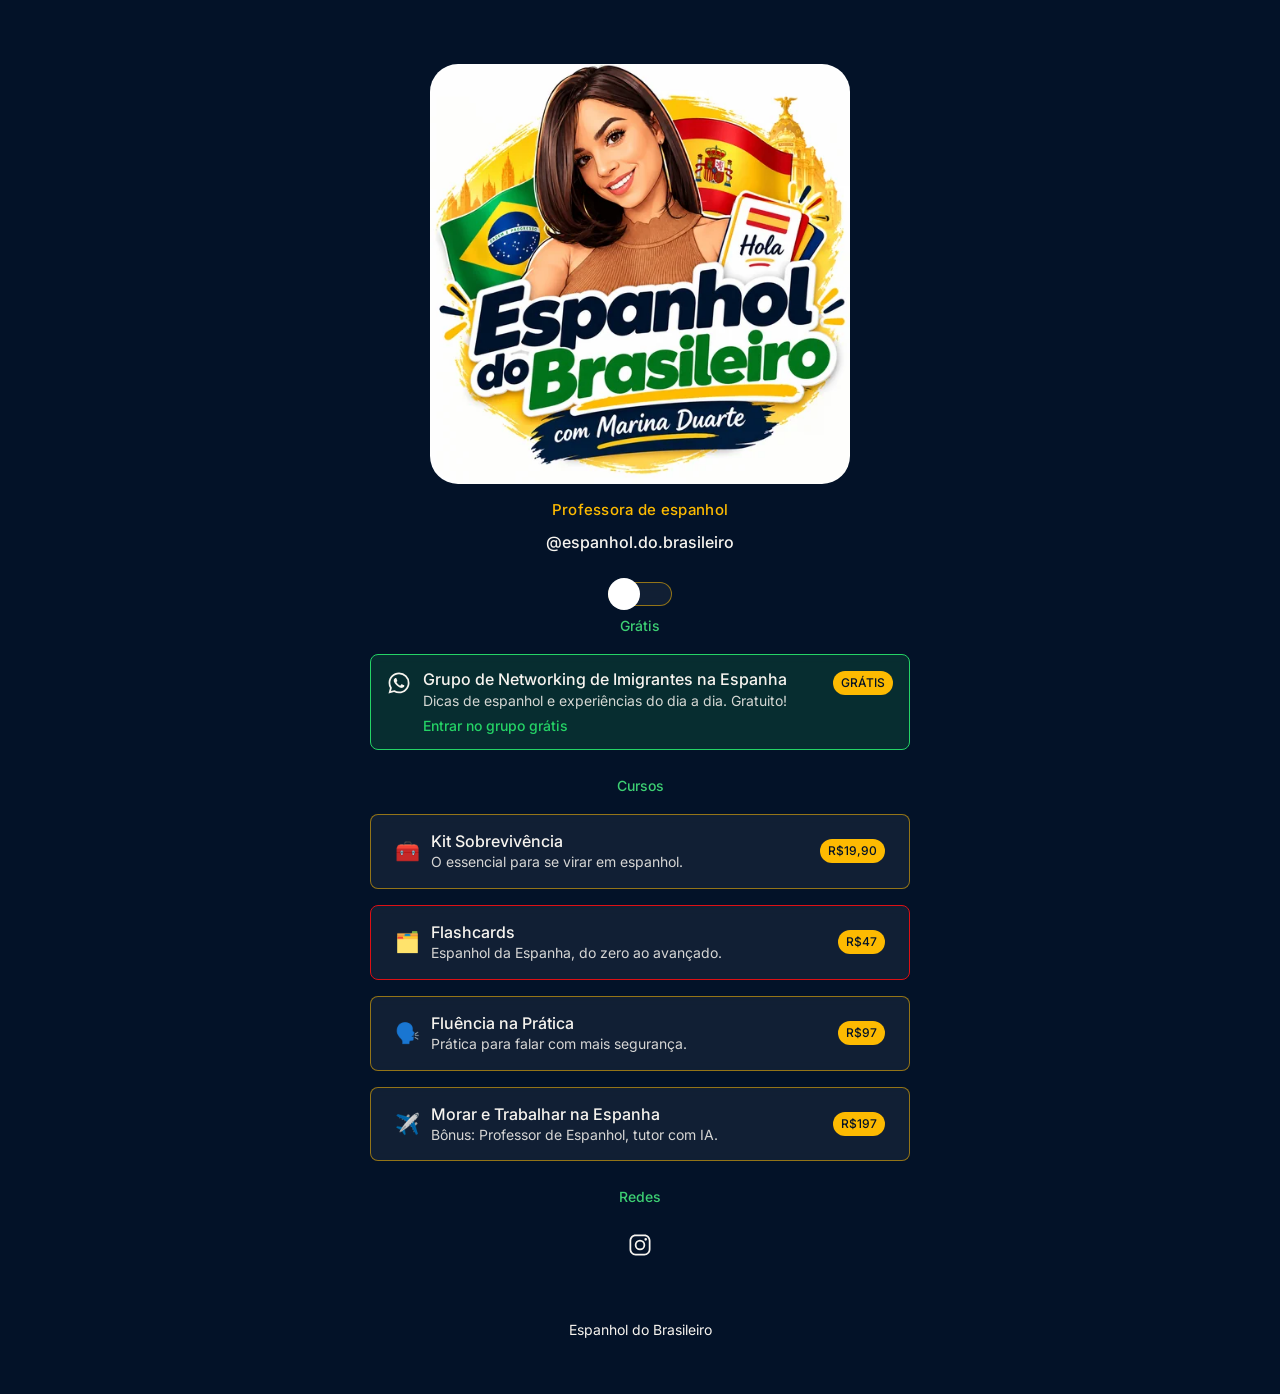
==== commit d492b729: "Update the WhatsApp group button copy The button names the immigrant networking group, keeps the fre" ====
--- a/index.html
+++ b/index.html
@@ -123,14 +123,14 @@
         <h2 id="secao-grupo" class="section-title">Grátis</h2>
         <ul>
         <li>
-          <a id="grupo-whatsapp" href="https://chat.whatsapp.com/DasExwyjLjNJAdKjoMYYUb" data-link-id="grupo-whatsapp" class="whatsapp" target="_blank" rel="noopener noreferrer">
+          <a id="grupo-whatsapp" href="https://chat.whatsapp.com/DasExwyjLjNJAdKjoMYYUb" data-link-id="grupo-whatsapp" class="whatsapp" aria-label="Grupo de Networking de Imigrantes na Espanha. Dicas de espanhol e experiências do dia a dia. Gratuito! Entrar no grupo grátis no WhatsApp (abre em nova aba)" target="_blank" rel="noopener noreferrer">
             <span class="link-icon" aria-hidden="true"><svg viewBox="0 0 512 512" aria-hidden="true" focusable="false"><path fill="currentColor" fill-rule="evenodd" d="M414.73 97.1A222.14 222.14 0 00256.94 32C134 32 33.92 131.58 33.87 254a220.61 220.61 0 0029.78 111L32 480l118.25-30.87a223.63 223.63 0 00106.6 27h.09c122.93 0 223-99.59 223.06-222A220.18 220.18 0 00414.73 97.1zM256.94 438.66h-.08a185.75 185.75 0 01-94.36-25.72l-6.77-4-70.17 18.32 18.73-68.09-4.41-7A183.46 183.46 0 0171.53 254c0-101.73 83.21-184.5 185.48-184.5a185 185 0 01185.33 184.64c-.04 101.74-83.21 184.52-185.4 184.52zm101.69-138.19c-5.57-2.78-33-16.2-38.08-18.05s-8.83-2.78-12.54 2.78-14.4 18-17.65 21.75-6.5 4.16-12.07 1.38-23.54-8.63-44.83-27.53c-16.57-14.71-27.75-32.87-31-38.42s-.35-8.56 2.44-11.32c2.51-2.49 5.57-6.48 8.36-9.72s3.72-5.56 5.57-9.26.93-6.94-.46-9.71-12.54-30.08-17.18-41.19c-4.53-10.82-9.12-9.35-12.54-9.52-3.25-.16-7-.2-10.69-.2a20.53 20.53 0 00-14.86 6.94c-5.11 5.56-19.51 19-19.51 46.28s20 53.68 22.76 57.38 39.3 59.73 95.21 83.76a323.11 323.11 0 0031.78 11.68c13.35 4.22 25.5 3.63 35.1 2.2 10.71-1.59 33-13.42 37.63-26.38s4.64-24.06 3.25-26.37-5.11-3.71-10.69-6.48z"/></svg></span>
             <span class="link-copy">
-              <span class="link-title">Entrar no grupo gratuito do WhatsApp</span>
-              <span class="link-desc">Dicas de espanhol da Espanha, grátis.</span>
+              <span class="link-title">Grupo de Networking de Imigrantes na Espanha</span>
+              <span class="link-desc">Dicas de espanhol e experiências do dia a dia. Gratuito!</span>
+              <span class="link-cta">Entrar no grupo grátis</span>
             </span>
             <span class="badge">GRÁTIS</span>
-            <span class="sr-only"> (abre em nova aba)</span>
           </a>
         </li>
         </ul>
--- a/style.css
+++ b/style.css
@@ -310,9 +310,46 @@
   border-color: var(--mark);
 }
 
+ul li:has(a.whatsapp) {
+  min-width: 0;
+  max-width: 100%;
+}
+
 ul li a.whatsapp {
+  align-items: flex-start;
+  min-width: 0;
+  max-width: 100%;
+  padding: 14px 16px;
   background: rgba(37, 211, 102, 0.14);
   border-color: #25d366;
+}
+
+ul li a.whatsapp .link-icon {
+  margin-top: 2px;
+}
+
+ul li a.whatsapp .badge {
+  flex: none;
+  margin-top: 2px;
+}
+
+ul li a.whatsapp .link-title,
+ul li a.whatsapp .link-desc,
+ul li a.whatsapp .link-cta {
+  max-width: 100%;
+  overflow-wrap: anywhere;
+}
+
+ul li a.whatsapp .link-title {
+  line-height: 1.3;
+}
+
+ul li a.whatsapp .link-cta {
+  margin-top: 4px;
+  font-size: 14px;
+  font-weight: 500;
+  line-height: 1.3;
+  color: #25d366;
 }
 
 ul li a.whatsapp .link-icon {
@@ -330,7 +367,8 @@
   border-color: #057f2b;
 }
 
-.light ul li a.whatsapp .link-icon {
+.light ul li a.whatsapp .link-icon,
+.light ul li a.whatsapp .link-cta {
   color: #057f2b;
 }
 
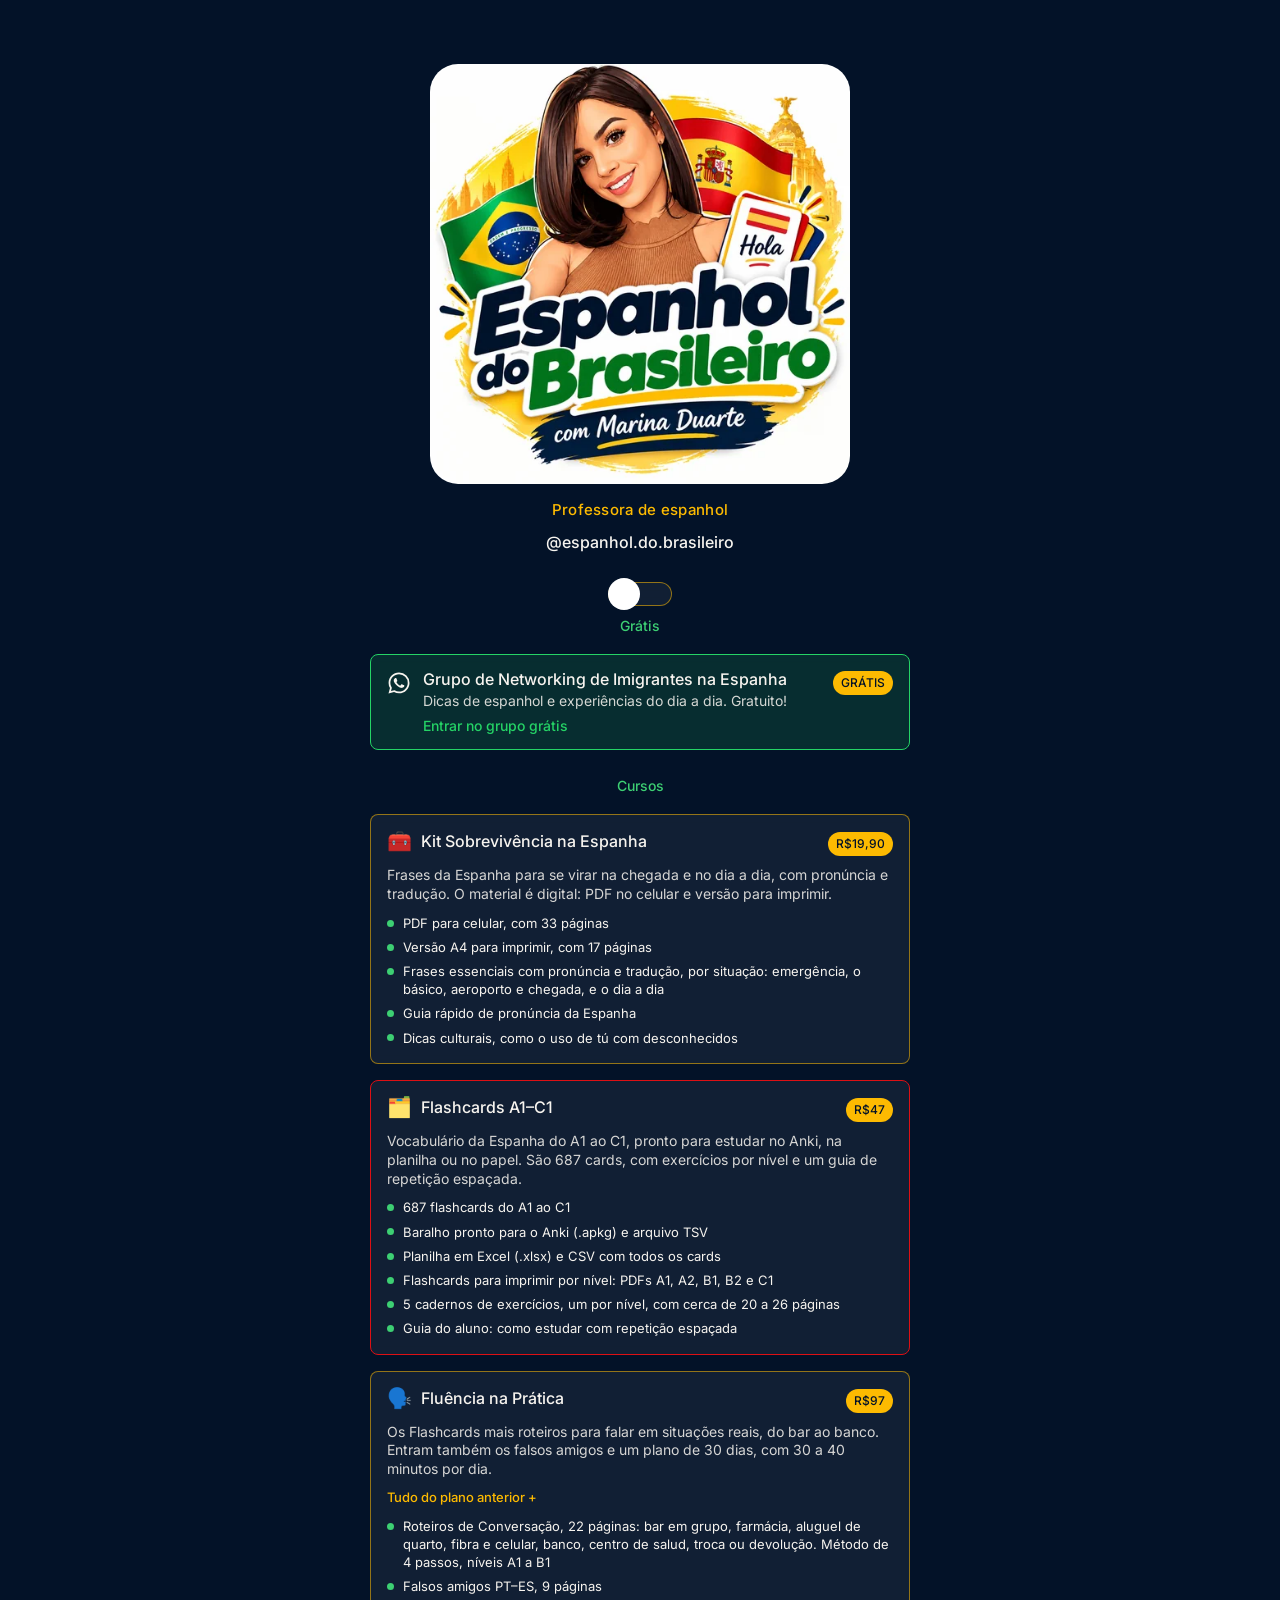
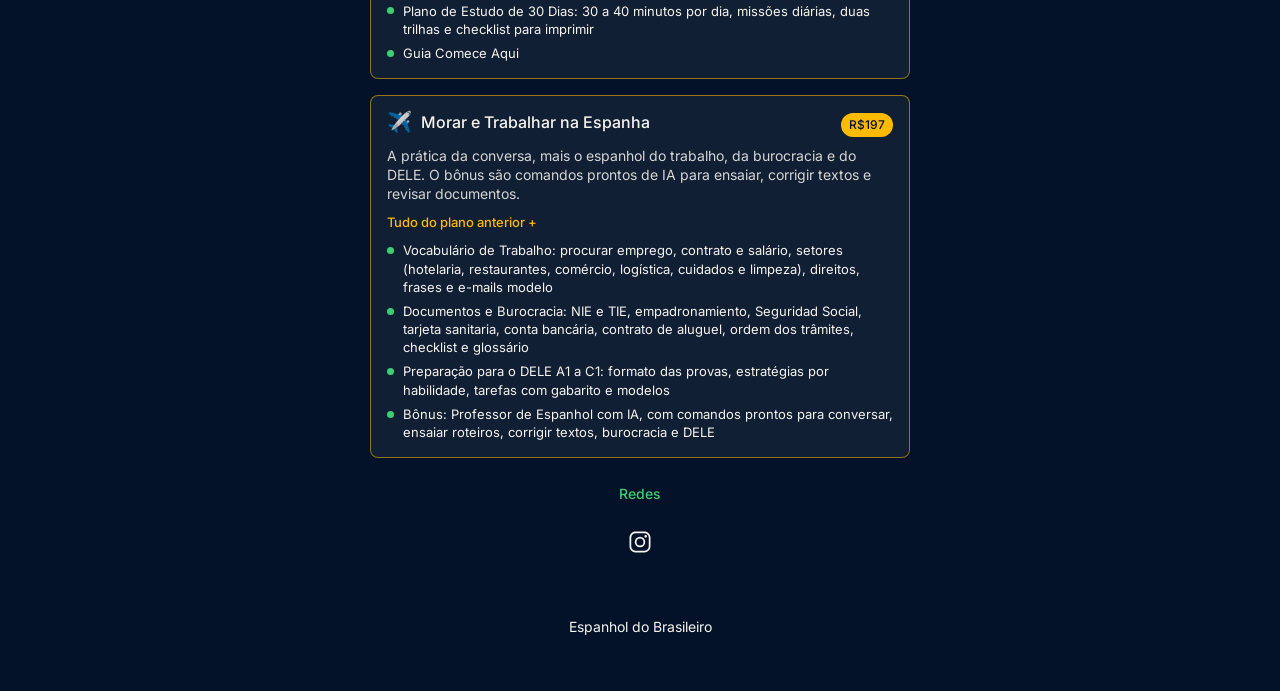
==== commit f0816078: "Describe what each course actually delivers Each card now has a short honest benefit and a checklist" ====
--- a/index.html
+++ b/index.html
@@ -139,46 +139,75 @@
         <h2 id="secao-cursos" class="section-title">Cursos</h2>
         <ul>
         <li>
-          <a id="kit-sobrevivencia" href="https://lastlink.com/p/CA990C2E4/checkout-payment?utm_source=instagram&amp;utm_medium=bio&amp;utm_campaign=espanhol" data-link-id="kit-sobrevivencia" target="_blank" rel="noopener noreferrer">
-            <span class="link-icon" aria-hidden="true">🧰</span>
-            <span class="link-copy">
-              <span class="link-title">Kit Sobrevivência</span>
-              <span class="link-desc">O essencial para se virar em espanhol.</span>
-            </span>
-            <span class="badge">R$19,90</span>
-            <span class="sr-only"> (abre em nova aba)</span>
-          </a>
-        </li>
-        <li>
-          <a id="flashcards" href="https://lastlink.com/p/CC267EA60/checkout-payment?utm_source=instagram&amp;utm_medium=bio&amp;utm_campaign=espanhol" data-link-id="flashcards" class="highlight" target="_blank" rel="noopener noreferrer">
-            <span class="link-icon" aria-hidden="true">🗂️</span>
-            <span class="link-copy">
-              <span class="link-title">Flashcards</span>
-              <span class="link-desc">Espanhol da Espanha, do zero ao avançado.</span>
-            </span>
-            <span class="badge">R$47</span>
-            <span class="sr-only"> (abre em nova aba)</span>
-          </a>
-        </li>
-        <li>
-          <a id="fluencia-na-pratica" href="https://lastlink.com/p/CE3770193/checkout-payment?utm_source=instagram&amp;utm_medium=bio&amp;utm_campaign=espanhol" data-link-id="fluencia-na-pratica" target="_blank" rel="noopener noreferrer">
-            <span class="link-icon" aria-hidden="true">🗣️</span>
-            <span class="link-copy">
+          <a id="kit-sobrevivencia" href="https://lastlink.com/p/CA990C2E4/checkout-payment?utm_source=instagram&amp;utm_medium=bio&amp;utm_campaign=espanhol" data-link-id="kit-sobrevivencia" class="course" target="_blank" rel="noopener noreferrer">
+            <span class="course-top">
+              <span class="link-icon" aria-hidden="true">🧰</span>
+              <span class="link-title">Kit Sobrevivência na Espanha</span>
+              <span class="badge">R$19,90</span>
+            </span>
+              <span class="link-desc">Frases da Espanha para se virar na chegada e no dia a dia, com pronúncia e tradução. O material é digital: PDF no celular e versão para imprimir.</span>
+            <ul class="feature-list">
+              <li>PDF para celular, com 33 páginas</li>
+              <li>Versão A4 para imprimir, com 17 páginas</li>
+              <li>Frases essenciais com pronúncia e tradução, por situação: emergência, o básico, aeroporto e chegada, e o dia a dia</li>
+              <li>Guia rápido de pronúncia da Espanha</li>
+              <li>Dicas culturais, como o uso de tú com desconhecidos</li>
+            </ul>
+            <span class="sr-only"> (abre em nova aba)</span>
+          </a>
+        </li>
+        <li>
+          <a id="flashcards" href="https://lastlink.com/p/CC267EA60/checkout-payment?utm_source=instagram&amp;utm_medium=bio&amp;utm_campaign=espanhol" data-link-id="flashcards" class="highlight course" target="_blank" rel="noopener noreferrer">
+            <span class="course-top">
+              <span class="link-icon" aria-hidden="true">🗂️</span>
+              <span class="link-title">Flashcards A1–C1</span>
+              <span class="badge">R$47</span>
+            </span>
+              <span class="link-desc">Vocabulário da Espanha do A1 ao C1, pronto para estudar no Anki, na planilha ou no papel. São 687 cards, com exercícios por nível e um guia de repetição espaçada.</span>
+            <ul class="feature-list">
+              <li>687 flashcards do A1 ao C1</li>
+              <li>Baralho pronto para o Anki (.apkg) e arquivo TSV</li>
+              <li>Planilha em Excel (.xlsx) e CSV com todos os cards</li>
+              <li>Flashcards para imprimir por nível: PDFs A1, A2, B1, B2 e C1</li>
+              <li>5 cadernos de exercícios, um por nível, com cerca de 20 a 26 páginas</li>
+              <li>Guia do aluno: como estudar com repetição espaçada</li>
+            </ul>
+            <span class="sr-only"> (abre em nova aba)</span>
+          </a>
+        </li>
+        <li>
+          <a id="fluencia-na-pratica" href="https://lastlink.com/p/CE3770193/checkout-payment?utm_source=instagram&amp;utm_medium=bio&amp;utm_campaign=espanhol" data-link-id="fluencia-na-pratica" class="course" target="_blank" rel="noopener noreferrer">
+            <span class="course-top">
+              <span class="link-icon" aria-hidden="true">🗣️</span>
               <span class="link-title">Fluência na Prática</span>
-              <span class="link-desc">Prática para falar com mais segurança.</span>
-            </span>
-            <span class="badge">R$97</span>
-            <span class="sr-only"> (abre em nova aba)</span>
-          </a>
-        </li>
-        <li>
-          <a id="morar-e-trabalhar" href="https://lastlink.com/p/CBDB5423A/checkout-payment?utm_source=instagram&amp;utm_medium=bio&amp;utm_campaign=espanhol" data-link-id="morar-e-trabalhar" target="_blank" rel="noopener noreferrer">
-            <span class="link-icon" aria-hidden="true">✈️</span>
-            <span class="link-copy">
+              <span class="badge">R$97</span>
+            </span>
+              <span class="link-desc">Os Flashcards mais roteiros para falar em situações reais, do bar ao banco. Entram também os falsos amigos e um plano de 30 dias, com 30 a 40 minutos por dia.</span>
+            <p class="link-ladder">Tudo do plano anterior +</p>
+            <ul class="feature-list">
+              <li>Roteiros de Conversação, 22 páginas: bar em grupo, farmácia, aluguel de quarto, fibra e celular, banco, centro de salud, troca ou devolução. Método de 4 passos, níveis A1 a B1</li>
+              <li>Falsos amigos PT–ES, 9 páginas</li>
+              <li>Plano de Estudo de 30 Dias: 30 a 40 minutos por dia, missões diárias, duas trilhas e checklist para imprimir</li>
+              <li>Guia Comece Aqui</li>
+            </ul>
+            <span class="sr-only"> (abre em nova aba)</span>
+          </a>
+        </li>
+        <li>
+          <a id="morar-e-trabalhar" href="https://lastlink.com/p/CBDB5423A/checkout-payment?utm_source=instagram&amp;utm_medium=bio&amp;utm_campaign=espanhol" data-link-id="morar-e-trabalhar" class="course" target="_blank" rel="noopener noreferrer">
+            <span class="course-top">
+              <span class="link-icon" aria-hidden="true">✈️</span>
               <span class="link-title">Morar e Trabalhar na Espanha</span>
-              <span class="link-desc">Bônus: Professor de Espanhol, tutor com IA.</span>
-            </span>
-            <span class="badge">R$197</span>
+              <span class="badge">R$197</span>
+            </span>
+              <span class="link-desc">A prática da conversa, mais o espanhol do trabalho, da burocracia e do DELE. O bônus são comandos prontos de IA para ensaiar, corrigir textos e revisar documentos.</span>
+            <p class="link-ladder">Tudo do plano anterior +</p>
+            <ul class="feature-list">
+              <li>Vocabulário de Trabalho: procurar emprego, contrato e salário, setores (hotelaria, restaurantes, comércio, logística, cuidados e limpeza), direitos, frases e e-mails modelo</li>
+              <li>Documentos e Burocracia: NIE e TIE, empadronamiento, Seguridad Social, tarjeta sanitaria, conta bancária, contrato de aluguel, ordem dos trâmites, checklist e glossário</li>
+              <li>Preparação para o DELE A1 a C1: formato das provas, estratégias por habilidade, tarefas com gabarito e modelos</li>
+              <li>Bônus: Professor de Espanhol com IA, com comandos prontos para conversar, ensaiar roteiros, corrigir textos, burocracia e DELE</li>
+            </ul>
             <span class="sr-only"> (abre em nova aba)</span>
           </a>
         </li>
--- a/style.css
+++ b/style.css
@@ -430,6 +430,87 @@
   opacity: 0.86;
 }
 
+ul li a.course {
+  flex-direction: column;
+  align-items: stretch;
+  gap: 10px;
+  padding: 16px;
+  min-width: 0;
+  max-width: 100%;
+}
+
+ul li:has(a.course) {
+  min-width: 0;
+  max-width: 100%;
+}
+
+ul li a.course .course-top {
+  display: flex;
+  align-items: flex-start;
+  gap: 10px;
+  min-width: 0;
+}
+
+ul li a.course .link-title {
+  flex: 1;
+  min-width: 0;
+  line-height: 1.3;
+  overflow-wrap: anywhere;
+}
+
+ul li a.course .link-desc,
+ul li a.course .link-ladder {
+  overflow-wrap: anywhere;
+  max-width: 100%;
+}
+
+ul li a.course .badge {
+  flex: none;
+  margin-top: 1px;
+}
+
+ul li a.course .link-ladder {
+  margin: 0;
+  font-size: 13px;
+  font-weight: 500;
+  line-height: 1.35;
+  letter-spacing: 0;
+  color: var(--subtitle-color);
+}
+
+ul.feature-list {
+  display: flex;
+  flex-direction: column;
+  gap: 6px;
+  margin: 0;
+  padding: 0;
+  min-width: 0;
+  max-width: 100%;
+  list-style: none;
+}
+
+ul.feature-list li {
+  position: relative;
+  min-width: 0;
+  max-width: 100%;
+  padding-left: 16px;
+  font-size: 13px;
+  font-weight: 400;
+  line-height: 1.4;
+  overflow-wrap: anywhere;
+}
+
+ul.feature-list li::before {
+  content: "";
+  position: absolute;
+  left: 0;
+  top: 0.45em;
+  width: 7px;
+  height: 7px;
+  border-radius: 50%;
+  background: var(--section-color);
+}
+
 .badge {
   margin-left: auto;
   flex: none;
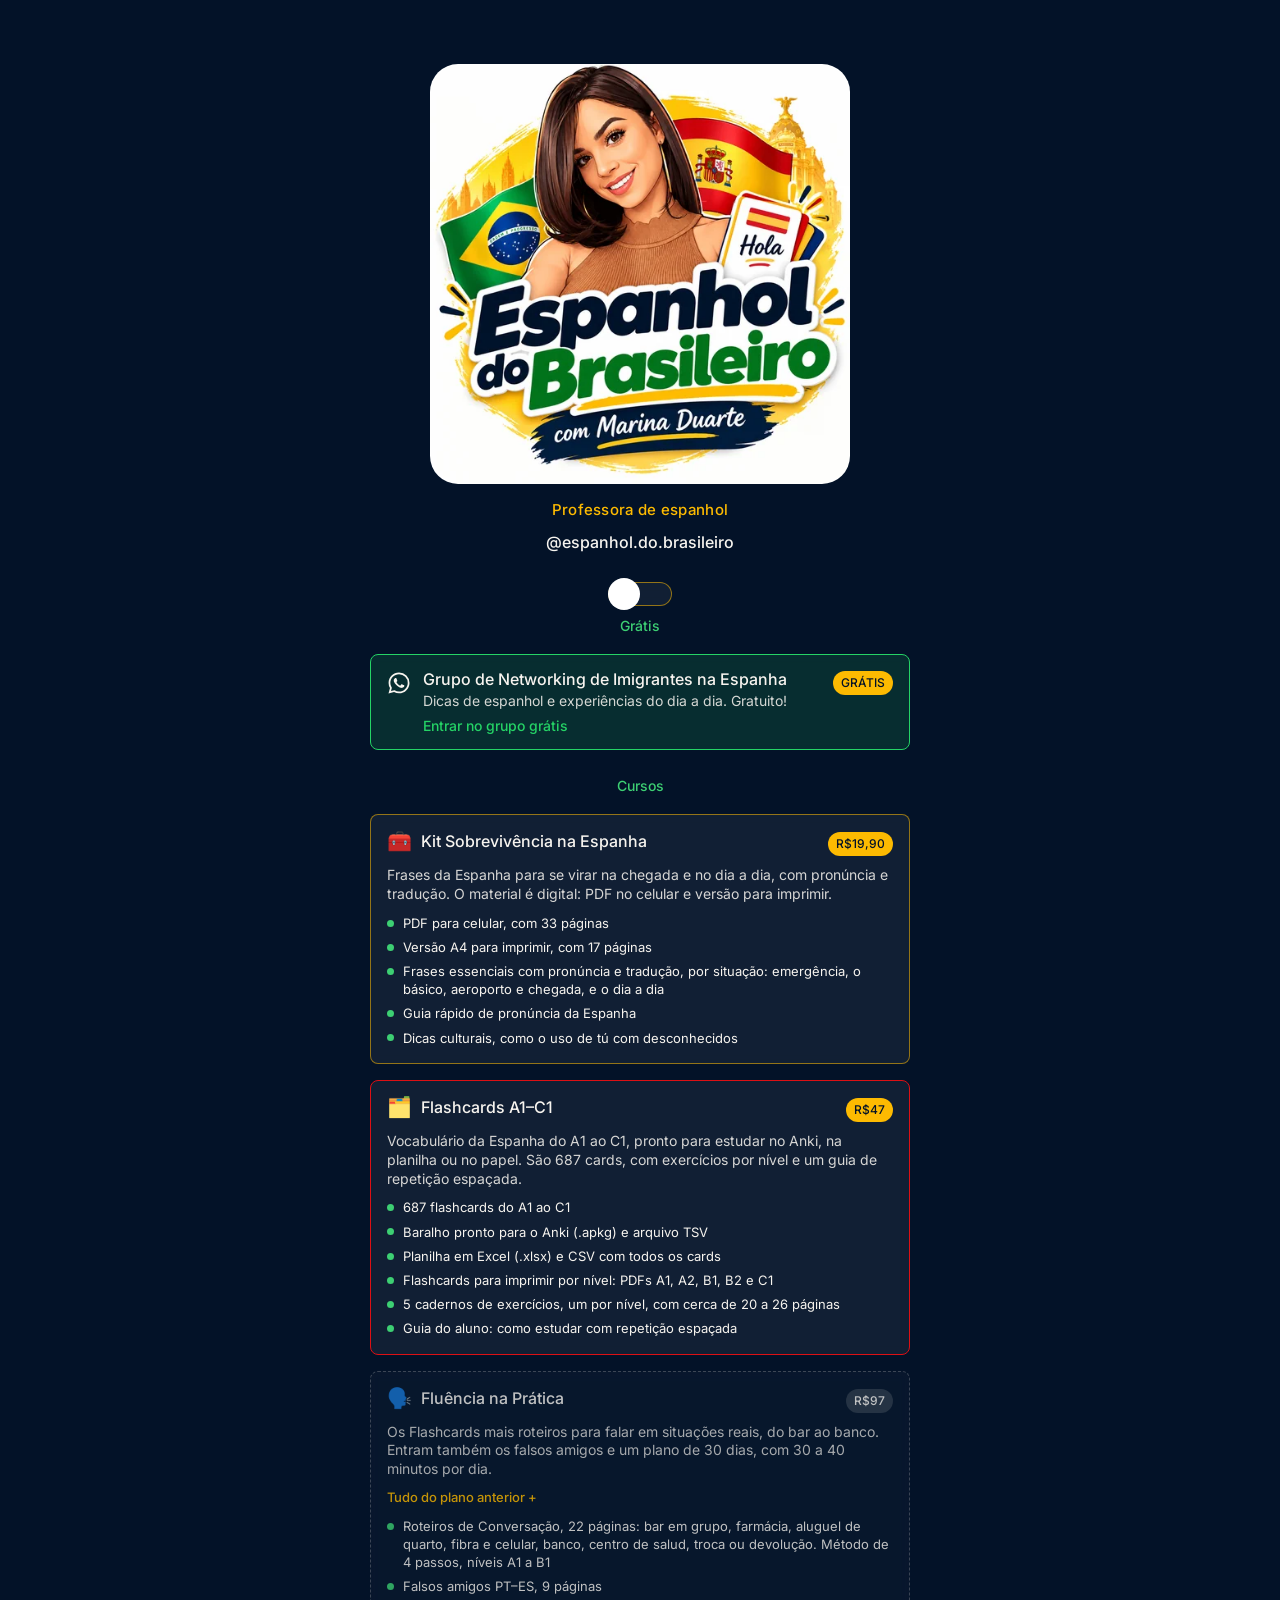
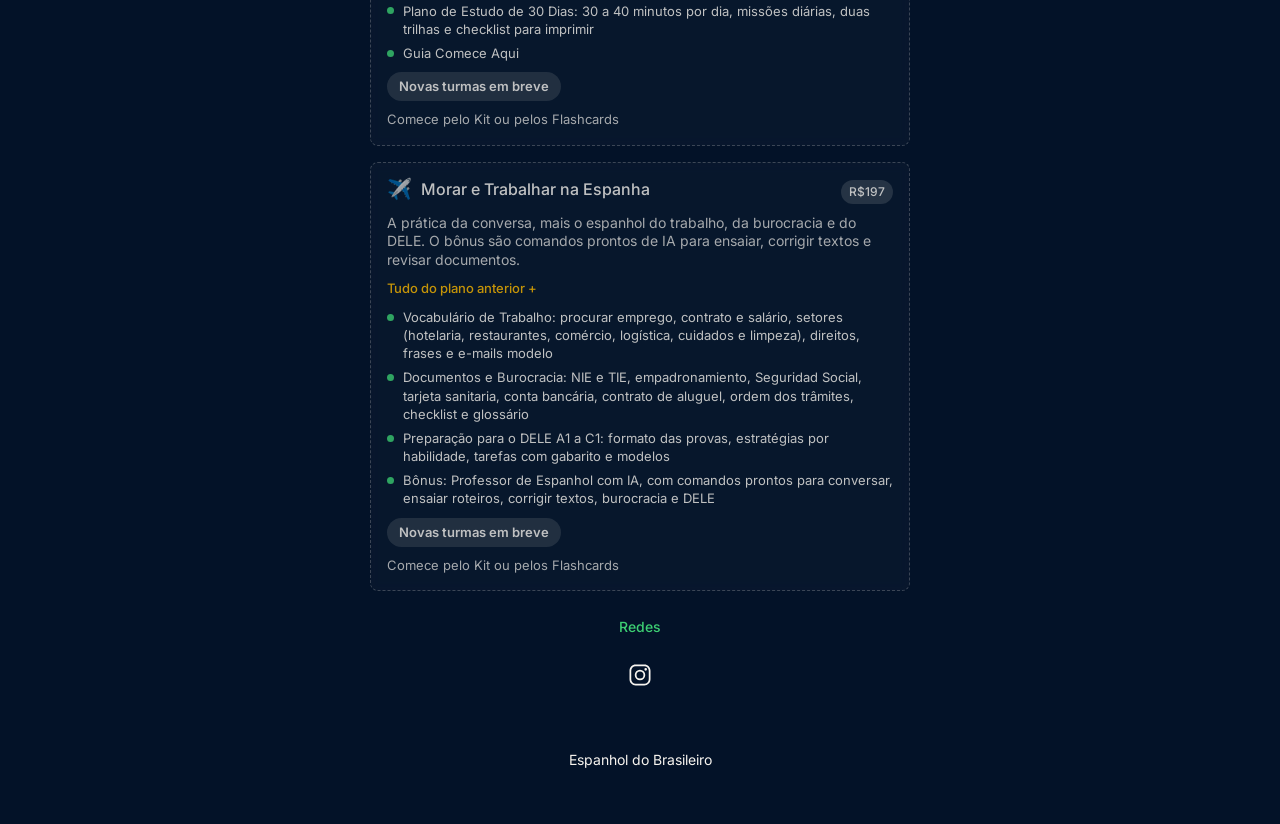
==== commit a901597b: "Pause sales of Fluência and Morar on Marina's page. Keep both course cards and their descriptions, r" ====
--- a/index.html
+++ b/index.html
@@ -176,7 +176,7 @@
           </a>
         </li>
         <li>
-          <a id="fluencia-na-pratica" href="https://lastlink.com/p/CE3770193/checkout-payment?utm_source=instagram&amp;utm_medium=bio&amp;utm_campaign=espanhol" data-link-id="fluencia-na-pratica" class="course" target="_blank" rel="noopener noreferrer">
+          <article id="fluencia-na-pratica" class="course paused">
             <span class="course-top">
               <span class="link-icon" aria-hidden="true">🗣️</span>
               <span class="link-title">Fluência na Prática</span>
@@ -190,11 +190,12 @@
               <li>Plano de Estudo de 30 Dias: 30 a 40 minutos por dia, missões diárias, duas trilhas e checklist para imprimir</li>
               <li>Guia Comece Aqui</li>
             </ul>
-            <span class="sr-only"> (abre em nova aba)</span>
-          </a>
-        </li>
-        <li>
-          <a id="morar-e-trabalhar" href="https://lastlink.com/p/CBDB5423A/checkout-payment?utm_source=instagram&amp;utm_medium=bio&amp;utm_campaign=espanhol" data-link-id="morar-e-trabalhar" class="course" target="_blank" rel="noopener noreferrer">
+            <p class="paused-state">Novas turmas em breve</p>
+            <p class="paused-note">Comece pelo Kit ou pelos Flashcards</p>
+          </article>
+        </li>
+        <li>
+          <article id="morar-e-trabalhar" class="course paused">
             <span class="course-top">
               <span class="link-icon" aria-hidden="true">✈️</span>
               <span class="link-title">Morar e Trabalhar na Espanha</span>
@@ -208,8 +209,9 @@
               <li>Preparação para o DELE A1 a C1: formato das provas, estratégias por habilidade, tarefas com gabarito e modelos</li>
               <li>Bônus: Professor de Espanhol com IA, com comandos prontos para conversar, ensaiar roteiros, corrigir textos, burocracia e DELE</li>
             </ul>
-            <span class="sr-only"> (abre em nova aba)</span>
-          </a>
+            <p class="paused-state">Novas turmas em breve</p>
+            <p class="paused-note">Comece pelo Kit ou pelos Flashcards</p>
+          </article>
         </li>
         </ul>
       </section>
--- a/style.css
+++ b/style.css
@@ -430,7 +430,7 @@
   opacity: 0.86;
 }
 
-ul li a.course {
+ul li :is(a, article).course {
   flex-direction: column;
   align-items: stretch;
   gap: 10px;
@@ -439,43 +439,107 @@
   max-width: 100%;
 }
 
-ul li:has(a.course) {
-  min-width: 0;
-  max-width: 100%;
-}
-
-ul li a.course .course-top {
+ul li article.course {
+  display: flex;
+  justify-content: flex-start;
+  background: var(--surface-color);
+  border: 1px solid var(--stroke-color);
+  border-radius: 8px;
+  backdrop-filter: blur(4px);
+  -webkit-backdrop-filter: blur(4px);
+  font-weight: 500;
+  text-align: left;
+}
+
+ul li:has(.course) {
+  min-width: 0;
+  max-width: 100%;
+}
+
+ul li :is(a, article).course .course-top {
   display: flex;
   align-items: flex-start;
   gap: 10px;
   min-width: 0;
 }
 
-ul li a.course .link-title {
+ul li :is(a, article).course .link-title {
   flex: 1;
   min-width: 0;
   line-height: 1.3;
   overflow-wrap: anywhere;
 }
 
-ul li a.course .link-desc,
-ul li a.course .link-ladder {
+ul li :is(a, article).course .link-desc,
+ul li :is(a, article).course .link-ladder,
+ul li article.course .paused-note {
   overflow-wrap: anywhere;
   max-width: 100%;
 }
 
-ul li a.course .badge {
+ul li :is(a, article).course .badge {
   flex: none;
   margin-top: 1px;
 }
 
-ul li a.course .link-ladder {
+ul li :is(a, article).course .link-ladder {
   margin: 0;
   font-size: 13px;
   font-weight: 500;
   line-height: 1.35;
   letter-spacing: 0;
   color: var(--subtitle-color);
+}
+
+ul li article.course.paused {
+  opacity: 0.78;
+  cursor: default;
+  pointer-events: none;
+  border-style: dashed;
+  border-color: rgba(247, 244, 239, 0.28);
+  background: rgba(255, 255, 255, 0.03);
+}
+
+ul li article.course.paused .badge {
+  background: rgba(247, 244, 239, 0.16);
+  color: #f7f4ef;
+}
+
+.paused-state,
+.paused-note {
+  margin: 0;
+  max-width: 100%;
+  letter-spacing: 0;
+  overflow-wrap: anywhere;
+}
+
+.paused-state {
+  align-self: flex-start;
+  padding: 6px 12px;
+  border-radius: 9999px;
+  background: rgba(247, 244, 239, 0.14);
+  color: #f7f4ef;
+  font-size: 13px;
+  font-weight: 600;
+  line-height: 1.3;
+}
+
+.paused-note {
+  font-size: 13px;
+  font-weight: 400;
+  line-height: 1.35;
+  opacity: 0.86;
+}
+
+.light ul li article.course.paused {
+  border-color: rgba(3, 18, 40, 0.28);
+  background: rgba(3, 18, 40, 0.04);
+}
+
+.light ul li article.course.paused .badge,
+.light .paused-state {
+  background: rgba(3, 18, 40, 0.08);
+  color: #031228;
 }
 
 ul.feature-list {
